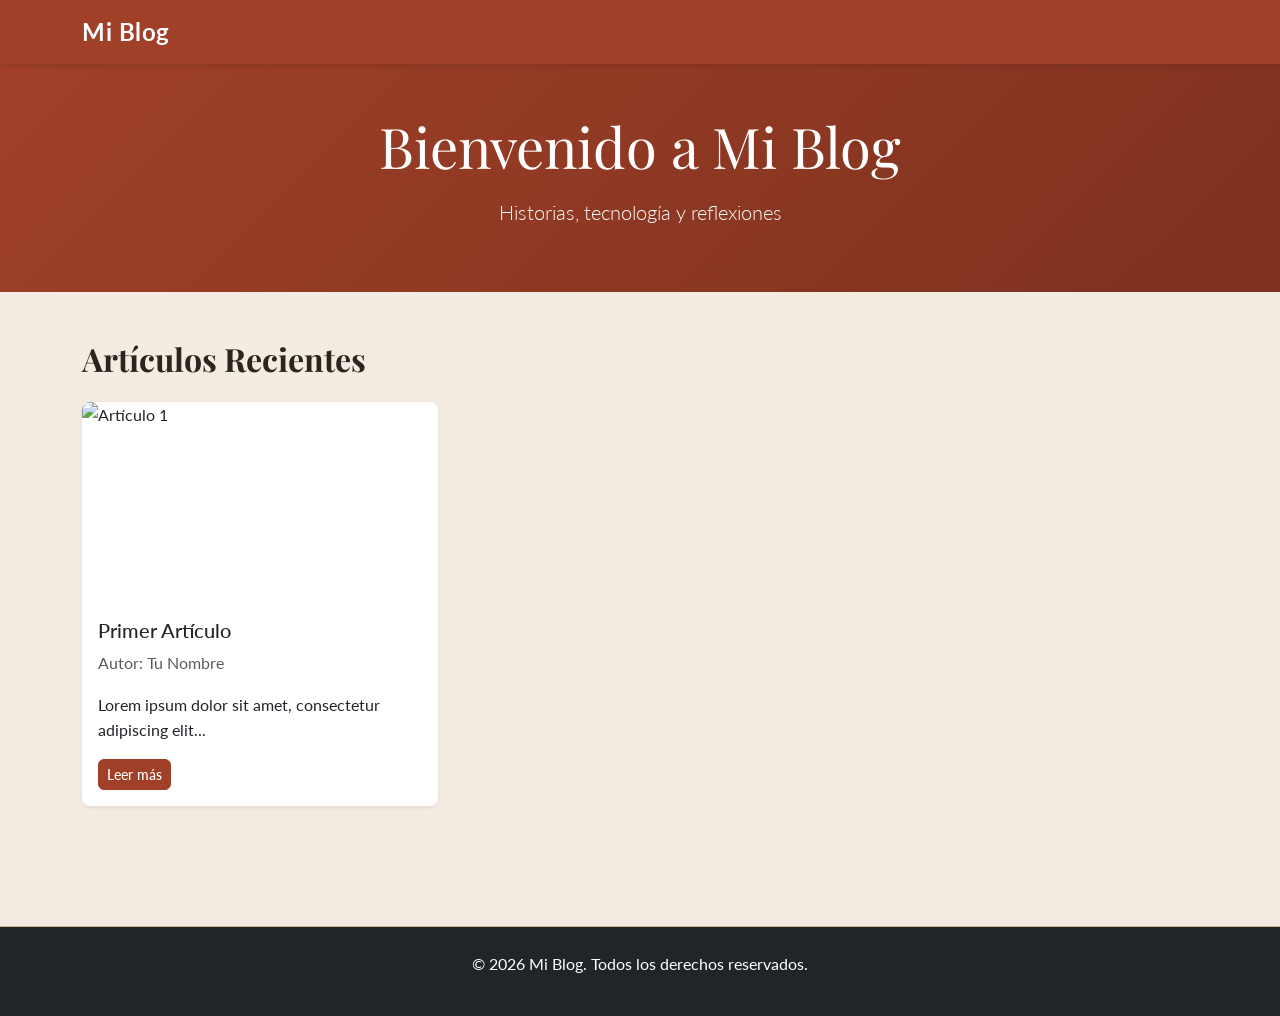
==== index.html @ fb94aca4 "Se define el estilo global (colores y fuentes)" ====
<!DOCTYPE html>
<html lang="es">
<head>
    <meta charset="UTF-8">
    <meta name="viewport" content="width=device-width, initial-scale=1.0">
    <title>Mi Blog Personal</title>
    <!-- Bootstrap 5 CDN -->
    <link href="https://cdn.jsdelivr.net/npm/bootstrap@5.3.0/dist/css/bootstrap.min.css" rel="stylesheet">
    <!-- CSS personalizado -->
    <link href="https://fonts.googleapis.com/css2?family=Playfair+Display:wght@700&family=Lato:wght@400;700&display=swap" rel="stylesheet">
    <link rel="stylesheet" href="assets/styles.css">
</head>
<body>
    <!-- Navbar (COMPLETAR: agregar logo, links activos, menú colapsable) -->
    <nav class="navbar navbar-expand-md navbar-dark bg-primary sticky-top">
        <div class="container">
            <a class="navbar-brand fw-bold" href="index.html">Mi Blog</a>
            <!-- TODO: agregar toggler y nav-items -->
        </div>
    </nav>

    <!-- Hero section -->
    <header class="bg-gradient text-white py-5">
        <div class="container text-center">
            <h1 class="display-4">Bienvenido a Mi Blog</h1>
            <p class="lead">Historias, tecnología y reflexiones</p>
        </div>
    </header>

    <!-- Main: listado de artículos -->
    <main class="py-5">
        <div class="container">
            <h2 class="mb-4">Artículos Recientes</h2>

            <!-- Grid de tarjetas (COMPLETAR: 3+ artículos) -->
            <div class="row">
                <div class="col-md-4 mb-4">
                    <div class="card h-100 shadow-sm">
                        <img src="assets/images/article-1.jpg" class="card-img-top" alt="Artículo 1">
                        <div class="card-body">
                            <h5 class="card-title">Primer Artículo</h5>
                            <p class="card-text text-muted">Autor: Tu Nombre</p>
                            <p class="card-text">Lorem ipsum dolor sit amet, consectetur adipiscing elit...</p>
                            <a href="#" class="btn btn-primary btn-sm">Leer más</a>
                        </div>
                    </div>
                </div>
                <!-- TODO: agregar 2 más -->
            </div>
        </div>
    </main>

    <!-- Footer -->
    <footer class="bg-dark text-white py-4 mt-5">
        <div class="container text-center">
            <p>&copy; 2026 Mi Blog. Todos los derechos reservados.</p>
            <!-- TODO: agregar redes sociales -->
        </div>
    </footer>

    <!-- Bootstrap JS -->
    <script src="https://cdn.jsdelivr.net/npm/bootstrap@5.3.0/dist/js/bootstrap.bundle.min.js"></script>
</body>
</html>
---- assets/styles.css ----
/* ===== Variables CSS ===== */
:root {
    --primary-color: #a04028;   /* Terracota para botones y destacados */
    --text-color: #2d241e;      /* Marrón oscuro para lectura cómoda */
    --light-bg: #f4ece2;        /* Crema para el fondo general */
    --border-color: #d2b48c;    /* Canela para líneas divisorias y bordes */
}

/* ===== Reset y base ===== */
* {
    margin: 0;
    padding: 0;
    box-sizing: border-box;
}

html {
    scroll-behavior: smooth;
}

body {
    background-color: var(--light-bg);
    color: var(--text-color);
    font-family: 'Lato', sans-serif;
    line-height: 1.6;
}

/* ===== Tipografía ===== */
h1, h2, h3 {
    font-family: 'Playfair Display', serif;
    font-weight: 700;
    margin-bottom: 1rem;
}

a {
    text-decoration: none;
    transition: all 0.3s ease;
}

/* ===== Navbar ===== */
.navbar {
    box-shadow: 0 2px 4px rgb(0 0 0 / 10%);
}

.navbar-brand {
    font-size: 1.5rem;
    letter-spacing: 0.5px;
}

.navbar-brand:hover {
    opacity: 0.8;
}

/* ===== Hero Section ===== */
.bg-gradient {
    background: linear-gradient(135deg, var(--primary-color) 0%, #7d311e 100%) !important;
}

.bg-primary {
    background-color: var(--primary-color) !important;
}

/* ===== Cards ===== */
.card {
    border: none;
    border-radius: 8px;
    transition: transform 0.3s ease, box-shadow 0.3s ease;
}

.card:hover {
    transform: translateY(-5px);
    box-shadow: 0 8px 16px rgb(0 0 0 / 15%) !important;
}

.card-img-top {
    height: 200px;
    object-fit: cover;
    border-radius: 8px 8px 0 0;
}

/* ===== Botones ===== */
.btn {
    border-radius: 6px;
    font-weight: 500;
    transition: all 0.3s ease;
}

.btn-primary {
    background-color: var(--primary-color);
    border-color: var(--primary-color);
}

.btn-primary:hover {
    background-color: #853320; /* Un terracota más oscuro */
    border-color: #853320;
    transform: translateY(-2px);
    box-shadow: 0 4px 8px rgba(160, 64, 40, 0.3);
}

/* ===== Formulario ===== */
.form-control {
    border: 1px solid var(--border-color);
    border-radius: 6px;
    padding: 0.75rem;
    transition: border-color 0.3s ease, box-shadow 0.3s ease;
}

.form-control:focus {
    border-color: var(--primary-color);
    box-shadow: 0 0 0 0.2rem rgba(160, 64, 40, 0.25);
}

/* Validación HTML5: estilos :valid e :invalid */
.form-control:valid {
    border-color: #6c7848;
    background-image: url("data:image/svg+xml,%3csvg xmlns='http://www.w3.org/2000/svg' viewBox='0 0 8 8'%3e%3cpath fill='%23198754' d='M.5 4.5L2 3l1-1 1 1 2-2 1 1-3 3-1 1-1-1-1-1z'/%3e%3c/svg%3e");
    background-repeat: no-repeat;
    background-position: right calc(0.375em + 0.1875rem) center;
    background-size: calc(0.75em + 0.375rem) calc(0.75em + 0.375rem);
    padding-right: calc(1.5em + 0.75rem);
}

.form-control:invalid {
    border-color: #9e2a2b;
    background-image: url("data:image/svg+xml,%3csvg xmlns='http://www.w3.org/2000/svg' viewBox='0 0 12 12' width='12' height='12' fill='none' stroke='%23dc3545' viewBox='0 0 12 12'%3e%3ccircle cx='6' cy='6' r='4.5'/%3e%3cpath stroke-linejoin='round' d='M5.8 3.6h.4L6 6.9h-.4z'/%3e%3ccircle cx='6' cy='8.2' r='.6' fill='%23dc3545' stroke='none'/%3e%3c/svg%3e");
    background-repeat: no-repeat;
    background-position: right calc(0.375em + 0.1875rem) center;
    background-size: calc(0.75em + 0.375rem) calc(0.75em + 0.375rem);
    padding-right: calc(1.5em + 0.75rem);
}

.invalid-feedback {
    display: none;
    width: 100%;
    margin-top: 0.25rem;
    font-size: 0.875em;
    color: #dc3545;
}

.was-validated .form-control:invalid ~ .invalid-feedback {
    display: block;
}

/* ===== Footer ===== */
footer {
    background-color: var(--text-color); 
    color: var(--light-bg);
    margin-top: auto;
    border-top: 1px solid var(--border-color);
}

footer a {
    color: var(--border-color);
}

/* ===== Accesibilidad ===== */
a:focus,
button:focus,
input:focus {
    outline: 2px solid var(--primary-color);
    outline-offset: 2px;
}

footer a:hover {
    color: var(--primary-color);
}

/* ===== Responsive ===== */
@media (width <= 768px) {
    h1 {
        font-size: 2rem;
    }

    .navbar-brand {
        font-size: 1.2rem;
    }

    .card {
        margin-bottom: 1.5rem;
    }

    .btn-lg {
        padding: 0.75rem 1.5rem;
        font-size: 1rem;
    }
}

/* Skip to main content link */
.skip-link {
    position: absolute;
    top: -40px;
    left: 0;
    background: var(--primary-color);
    color: white;
    padding: 8px;
    text-decoration: none;
}

.skip-link:focus {
    top: 0;
}
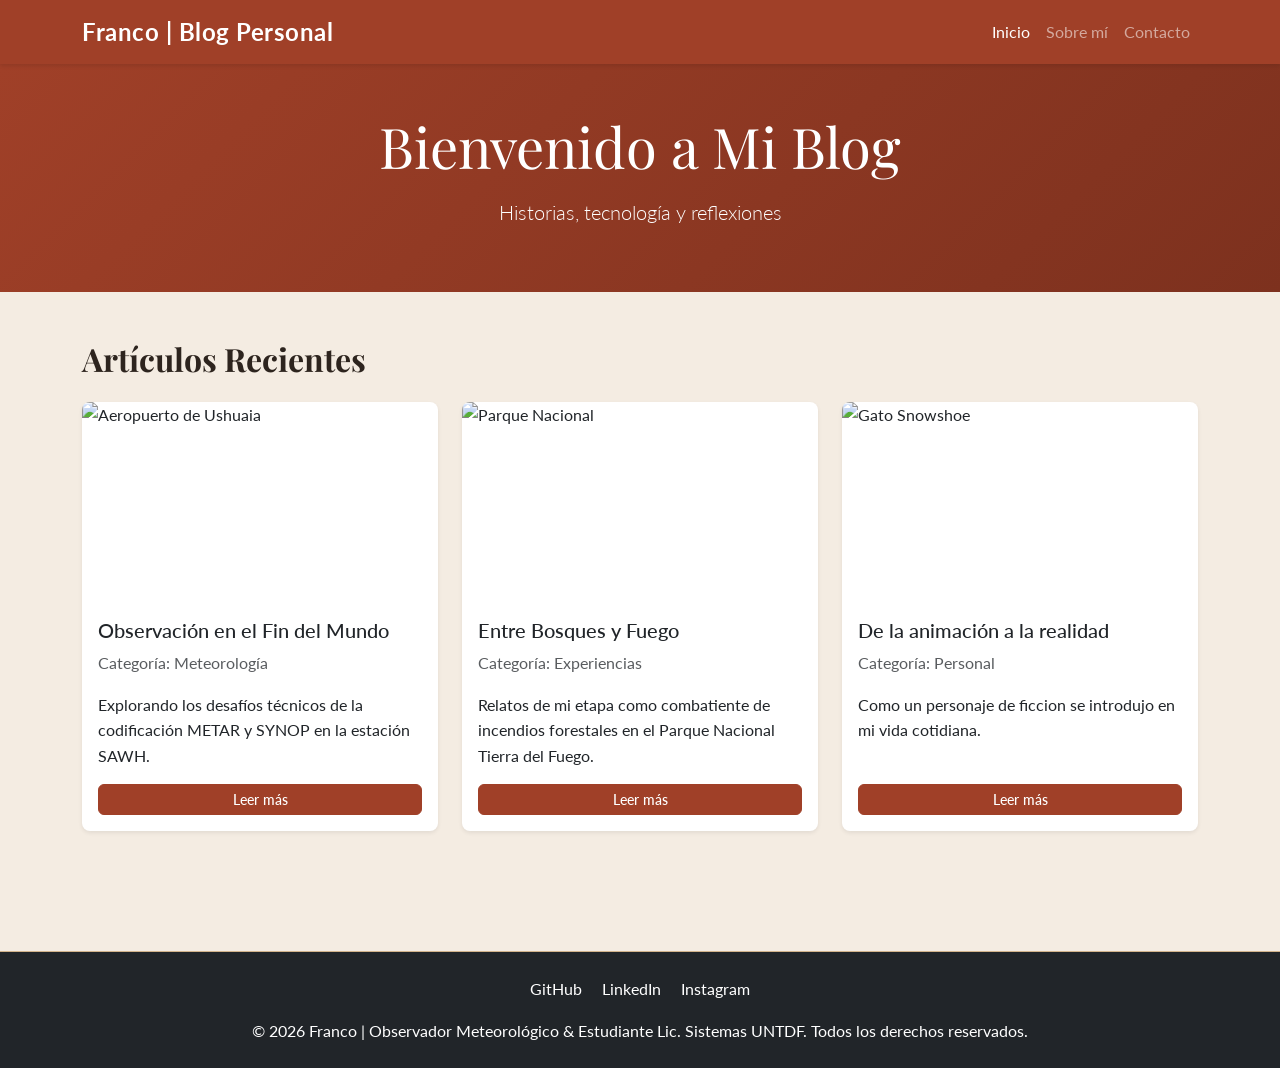
==== commit 890bc926: "Armado de estructura del index (Navbar,Articulos y footer)" ====
--- a/index.html
+++ b/index.html
@@ -14,8 +14,26 @@
     <!-- Navbar (COMPLETAR: agregar logo, links activos, menú colapsable) -->
     <nav class="navbar navbar-expand-md navbar-dark bg-primary sticky-top">
         <div class="container">
-            <a class="navbar-brand fw-bold" href="index.html">Mi Blog</a>
-            <!-- TODO: agregar toggler y nav-items -->
+            <a class="navbar-brand fw-bold" href="index.html">Franco | Blog Personal</a>
+            
+            <button class="navbar-toggler" type="button" data-bs-toggle="collapse" data-bs-target="#navbarNav" aria-controls="navbarNav" aria-expanded="false" aria-label="Toggle navigation">
+                <span class="navbar-toggler-icon"></span>
+            </button>
+
+            <div class="collapse navbar-collapse" id="navbarNav">
+                <ul class="navbar-nav ms-auto">
+                    <li class="nav-item">
+                        <a class="nav-link active" aria-current="page" href="index.html">Inicio</a>
+                    </li>
+                    <li class="nav-item">
+                        <a class="nav-link" href="about.html">Sobre mí</a>
+                    </li>
+                    <li class="nav-item">
+                        <a class="nav-link" href="contact.html">Contacto</a>
+                    </li>
+                </ul>
+            </div>
+
         </div>
     </nav>
 
@@ -34,18 +52,43 @@
 
             <!-- Grid de tarjetas (COMPLETAR: 3+ artículos) -->
             <div class="row">
-                <div class="col-md-4 mb-4">
+                
+                <div class="col-12 col-md-4 mb-4">
                     <div class="card h-100 shadow-sm">
-                        <img src="assets/images/article-1.jpg" class="card-img-top" alt="Artículo 1">
-                        <div class="card-body">
-                            <h5 class="card-title">Primer Artículo</h5>
-                            <p class="card-text text-muted">Autor: Tu Nombre</p>
-                            <p class="card-text">Lorem ipsum dolor sit amet, consectetur adipiscing elit...</p>
-                            <a href="#" class="btn btn-primary btn-sm">Leer más</a>
+                        <img src="assets/images/sawh.jpg" class="card-img-top" alt="Aeropuerto de Ushuaia">
+                        <div class="card-body d-flex flex-column">
+                            <h5 class="card-title">Observación en el Fin del Mundo</h5>
+                            <p class="card-text text-muted">Categoría: Meteorología</p>
+                            <p class="card-text">Explorando los desafíos técnicos de la codificación METAR y SYNOP en la estación SAWH.</p>
+                            <a href="#" class="btn btn-primary btn-sm mt-auto">Leer más</a>
                         </div>
                     </div>
                 </div>
-                <!-- TODO: agregar 2 más -->
+
+                <div class="col-12 col-md-4 mb-4">
+                    <div class="card h-100 shadow-sm">
+                        <img src="assets/images/fire.jpg" class="card-img-top" alt="Parque Nacional">
+                        <div class="card-body d-flex flex-column">
+                            <h5 class="card-title">Entre Bosques y Fuego</h5>
+                            <p class="card-text text-muted">Categoría: Experiencias</p>
+                            <p class="card-text">Relatos de mi etapa como combatiente de incendios forestales en el Parque Nacional Tierra del Fuego.</p>
+                            <a href="#" class="btn btn-primary btn-sm mt-auto">Leer más</a>
+                        </div>
+                    </div>
+                </div>
+
+                <div class="col-12 col-md-4 mb-4">
+                    <div class="card h-100 shadow-sm">
+                        <img src="assets/images/momo.jpg" class="card-img-top" alt="Gato Snowshoe">
+                        <div class="card-body d-flex flex-column">
+                            <h5 class="card-title">De la animación a la realidad</h5>
+                            <p class="card-text text-muted">Categoría: Personal</p>
+                            <p class="card-text">Como un personaje de ficcion se introdujo en mi vida cotidiana.</p>
+                            <a href="#" class="btn btn-primary btn-sm mt-auto">Leer más</a>
+                        </div>
+                    </div>
+                </div>
+
             </div>
         </div>
     </main>
@@ -53,9 +96,13 @@
     <!-- Footer -->
     <footer class="bg-dark text-white py-4 mt-5">
         <div class="container text-center">
-            <p>&copy; 2026 Mi Blog. Todos los derechos reservados.</p>
-            <!-- TODO: agregar redes sociales -->
+            <div class="mb-3">
+            <a href="https://github.com/Fcherini92" class="text-white me-3 text-decoration-none">GitHub</a>
+            <a href="https://linkedin.com/in/franco-iván-cherini-b0776472/" class="text-white me-3 text-decoration-none">LinkedIn</a>
+            <a href="https://instagram.com/fran.ch73" class="text-white text-decoration-none">Instagram</a>
         </div>
+        <p class="mb-0">&copy; 2026 Franco | Observador Meteorológico & Estudiante Lic. Sistemas UNTDF. Todos los derechos reservados.</p>
+    </div>
     </footer>
 
     <!-- Bootstrap JS -->
--- a/assets/styles.css
+++ b/assets/styles.css
@@ -20,7 +20,7 @@
 body {
     background-color: var(--light-bg);
     color: var(--text-color);
-    font-family: 'Lato', sans-serif;
+    font-family: Lato, sans-serif;
     line-height: 1.6;
 }
 
@@ -90,10 +90,10 @@
 }
 
 .btn-primary:hover {
-    background-color: #853320; /* Un terracota más oscuro */
+    background-color: #853320;
     border-color: #853320;
     transform: translateY(-2px);
-    box-shadow: 0 4px 8px rgba(160, 64, 40, 0.3);
+    box-shadow: 0 4px 8px rgb(160 64 40 / 30%);
 }
 
 /* ===== Formulario ===== */
@@ -106,7 +106,7 @@
 
 .form-control:focus {
     border-color: var(--primary-color);
-    box-shadow: 0 0 0 0.2rem rgba(160, 64, 40, 0.25);
+    box-shadow: 0 0 0 0.2rem rgb(160 64 40 / 25%);
 }
 
 /* Validación HTML5: estilos :valid e :invalid */
